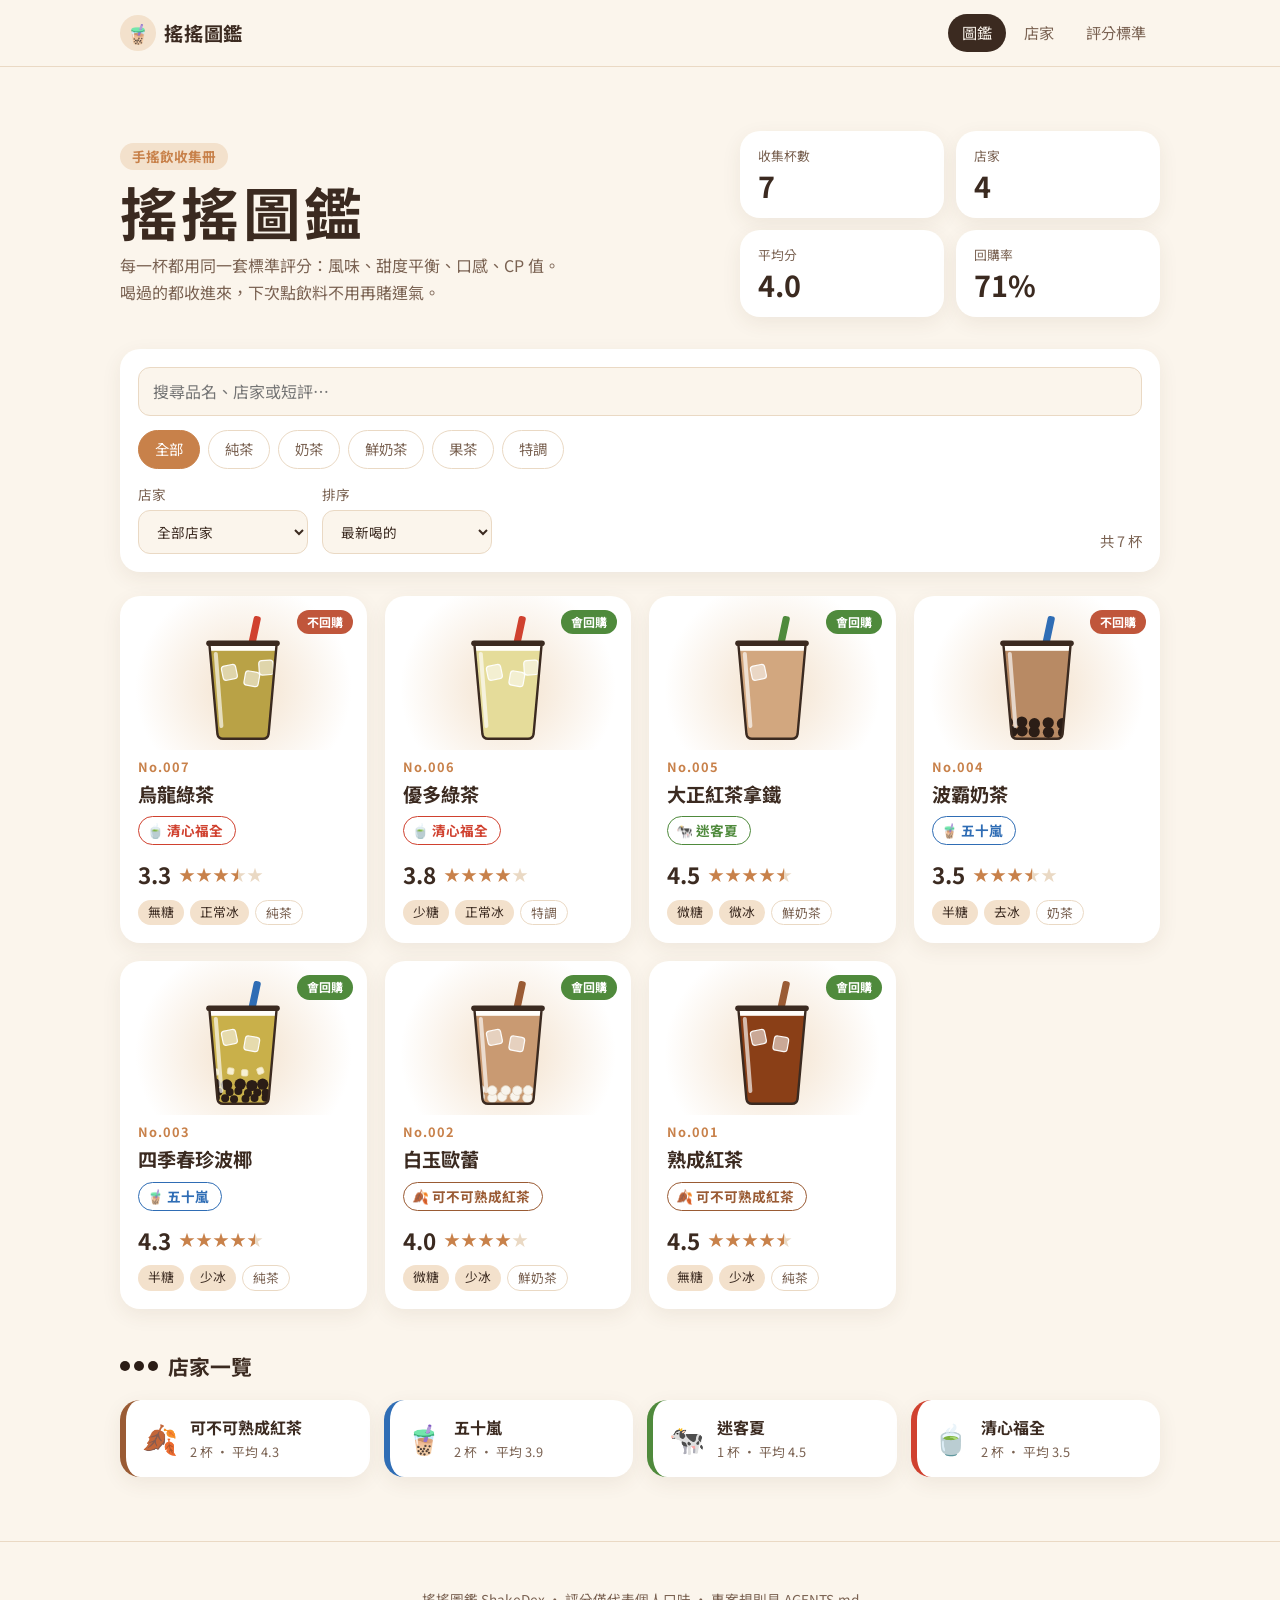
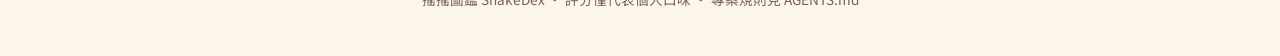
==== index.html @ fec173f5 "feat: 搖搖圖鑑初版" ====
<!DOCTYPE html>
<html lang="zh-Hant-TW">
<head>
  <meta charset="UTF-8">
  <meta name="viewport" content="width=device-width, initial-scale=1">
  <title>搖搖圖鑑 ShakeDex｜手搖飲收集冊</title>
  <meta name="description" content="用同一套標準評分每一杯手搖飲的個人圖鑑">
  <link rel="icon" href="data:image/svg+xml,<svg xmlns='http://www.w3.org/2000/svg' viewBox='0 0 100 100'><text y='.9em' font-size='90'>🧋</text></svg>">
  <link rel="preconnect" href="https://fonts.googleapis.com">
  <link rel="preconnect" href="https://fonts.gstatic.com" crossorigin>
  <link rel="stylesheet" href="https://fonts.googleapis.com/css2?family=Noto+Sans+TC:wght@400;700&display=swap">
  <link rel="stylesheet" href="assets/css/style.css">
</head>
<body data-page="index">
  <header class="site-header">
    <a class="logo" href="index.html"><span class="logo__icon">🧋</span>搖搖圖鑑</a>
    <nav class="site-nav" aria-label="主選單">
      <a href="index.html" class="is-current" aria-current="page">圖鑑</a>
      <a href="index.html#shops">店家</a>
      <a href="about.html">評分標準</a>
    </nav>
  </header>
  <main class="container">
    <p class="loading">搖一搖中…</p>
  </main>
  <footer class="site-footer">
    <p>搖搖圖鑑 ShakeDex · 評分僅代表個人口味 · 專案規則見 AGENTS.md</p>
  </footer>
  <script src="assets/js/core.js"></script>
  <script src="assets/js/pages.js"></script>
</body>
</html>
---- assets/css/style.css ----
:root {
  --bg: #fbf5ec;
  --surface: #ffffff;
  --ink: #3b2a20;
  --ink-soft: #7a6252;
  --accent: #c8814a;
  --accent-soft: #f3e1cc;
  --pearl: #2b1d16;
  --line: #ead9c4;
  --good: #4f8a3c;
  --bad: #c0563b;
  --radius: 20px;
  --shadow: 0 6px 20px rgba(91, 58, 33, 0.08);
  --font: "Noto Sans TC", system-ui, -apple-system, "PingFang TC", "Microsoft JhengHei", sans-serif;
}

* { box-sizing: border-box; }

html { scroll-behavior: smooth; }

body {
  margin: 0;
  background: var(--bg);
  color: var(--ink);
  font-family: var(--font);
  line-height: 1.7;
  -webkit-font-smoothing: antialiased;
}

a { color: inherit; }

.container {
  max-width: 1080px;
  margin: 0 auto;
  padding: 24px 20px 64px;
  min-height: 70vh;
}

.loading { color: var(--ink-soft); text-align: center; padding: 80px 0; }

.site-header {
  position: sticky;
  top: 0;
  z-index: 10;
  display: flex;
  align-items: center;
  justify-content: space-between;
  gap: 16px;
  padding: 14px max(20px, calc((100vw - 1040px) / 2));
  background: rgba(251, 245, 236, 0.88);
  backdrop-filter: blur(10px);
  border-bottom: 1px solid var(--line);
}

.logo {
  display: flex;
  align-items: center;
  gap: 8px;
  font-weight: 700;
  font-size: 1.2rem;
  text-decoration: none;
  letter-spacing: 0.04em;
}

.logo__icon {
  display: grid;
  place-items: center;
  width: 36px;
  height: 36px;
  border-radius: 50%;
  background: var(--accent-soft);
}

.site-nav { display: flex; gap: 4px; }

.site-nav a {
  padding: 6px 14px;
  border-radius: 999px;
  text-decoration: none;
  color: var(--ink-soft);
  font-size: 0.95rem;
}

.site-nav a:hover { background: var(--accent-soft); color: var(--ink); }

.site-nav a.is-current { background: var(--ink); color: var(--bg); }

.site-footer {
  text-align: center;
  color: var(--ink-soft);
  font-size: 0.85rem;
  padding: 32px 20px;
  border-top: 1px solid var(--line);
}

.hero {
  display: grid;
  grid-template-columns: 1.4fr 1fr;
  gap: 32px;
  align-items: center;
  padding: 40px 0 32px;
}

.hero__kicker {
  display: inline-block;
  margin: 0;
  padding: 2px 12px;
  border-radius: 999px;
  background: var(--accent-soft);
  color: var(--accent);
  font-weight: 700;
  font-size: 0.85rem;
}

.hero__title {
  margin: 8px 0;
  font-size: clamp(2.4rem, 6vw, 3.6rem);
  line-height: 1.15;
  letter-spacing: 0.06em;
}

.hero__lead { margin: 0; color: var(--ink-soft); }

.stats {
  display: grid;
  grid-template-columns: repeat(2, 1fr);
  gap: 12px;
  margin: 0;
}

.stats div {
  background: var(--surface);
  border-radius: var(--radius);
  padding: 14px 18px;
  box-shadow: var(--shadow);
}

.stats dt { font-size: 0.8rem; color: var(--ink-soft); }

.stats dd { margin: 0; font-size: 1.8rem; font-weight: 700; line-height: 1.3; }

.stats--compact { grid-template-columns: repeat(3, 1fr); }

.stats--compact dd { font-size: 1.3rem; }

.controls {
  display: grid;
  gap: 14px;
  padding: 18px;
  margin-bottom: 24px;
  background: var(--surface);
  border-radius: var(--radius);
  box-shadow: var(--shadow);
}

.controls__search,
.controls select {
  width: 100%;
  padding: 10px 14px;
  border: 1.5px solid var(--line);
  border-radius: 12px;
  background: var(--bg);
  color: var(--ink);
  font: inherit;
}

.controls__search:focus,
.controls select:focus { outline: none; border-color: var(--accent); }

.controls__row {
  display: flex;
  flex-wrap: wrap;
  align-items: end;
  gap: 14px;
}

.controls__row label {
  display: grid;
  gap: 4px;
  font-size: 0.85rem;
  color: var(--ink-soft);
  min-width: 170px;
}

.controls__count { margin: 0 0 0 auto; color: var(--ink-soft); font-size: 0.9rem; }

.chips { display: flex; flex-wrap: wrap; gap: 8px; }

.chip {
  padding: 6px 16px;
  border: 1.5px solid var(--line);
  border-radius: 999px;
  background: transparent;
  color: var(--ink-soft);
  font: inherit;
  font-size: 0.9rem;
  cursor: pointer;
}

.chip:hover { border-color: var(--accent); color: var(--ink); }

.chip.is-active { background: var(--accent); border-color: var(--accent); color: #fff; }

.grid {
  display: grid;
  grid-template-columns: repeat(auto-fill, minmax(230px, 1fr));
  gap: 18px;
}

.drink-card {
  position: relative;
  display: flex;
  flex-direction: column;
  background: var(--surface);
  border-radius: var(--radius);
  box-shadow: var(--shadow);
  overflow: hidden;
  transition: transform 0.2s ease, box-shadow 0.2s ease;
}

.drink-card:hover { transform: translateY(-4px); box-shadow: 0 12px 28px rgba(91, 58, 33, 0.14); }

.drink-card__link { position: absolute; inset: 0; z-index: 1; }

.drink-card__art {
  display: grid;
  place-items: center;
  padding: 18px 0 8px;
  background: radial-gradient(circle at 50% 60%, var(--accent-soft), transparent 70%);
}

.drink-card__art .cup { width: 96px; height: 128px; }

.drink-card__body { padding: 6px 18px 18px; }

.drink-card__no { margin: 0; font-size: 0.8rem; font-weight: 700; color: var(--accent); letter-spacing: 0.08em; }

.drink-card__title { margin: 0 0 6px; font-size: 1.2rem; }

.drink-card__score { display: flex; align-items: center; gap: 8px; margin: 10px 0 6px; }

.drink-card__score strong { font-size: 1.4rem; }

.drink-card__tags { display: flex; flex-wrap: wrap; gap: 6px; margin: 0; }

.drink-card .shop-badge { position: relative; z-index: 2; }

.tag {
  display: inline-block;
  padding: 1px 10px;
  border-radius: 999px;
  background: var(--accent-soft);
  color: var(--ink);
  font-size: 0.8rem;
}

.tag--cat { background: transparent; border: 1px solid var(--line); color: var(--ink-soft); }

.shop-badge {
  --shop: var(--accent);
  display: inline-flex;
  align-items: center;
  gap: 4px;
  padding: 2px 12px 2px 8px;
  border-radius: 999px;
  border: 1.5px solid var(--shop);
  color: var(--shop);
  font-size: 0.85rem;
  font-weight: 700;
  text-decoration: none;
  background: var(--surface);
}

.shop-badge:hover { background: var(--shop); color: #fff; }

.stars { display: inline-flex; font-size: 1rem; letter-spacing: 1px; }

.star--full { color: var(--accent); }

.star--empty { color: var(--line); }

.star--half {
  background: linear-gradient(90deg, var(--accent) 50%, var(--line) 50%);
  -webkit-background-clip: text;
  background-clip: text;
  color: transparent;
}

.rebuy {
  position: absolute;
  top: 14px;
  right: 14px;
  padding: 2px 10px;
  border-radius: 999px;
  font-size: 0.75rem;
  font-weight: 700;
  color: #fff;
}

.rebuy--yes { background: var(--good); }

.rebuy--no { background: var(--bad); }

.rebuy--inline { position: static; margin-left: 4px; }

.cup-glass { fill: #fffdf9; }

.cup-outline { fill: none; stroke: var(--ink); stroke-width: 3; stroke-linejoin: round; }

.cup-lid { fill: var(--ink); }

.cup-shine { stroke: rgba(255, 255, 255, 0.65); stroke-width: 5; stroke-linecap: round; }

.cup-ice { fill: rgba(255, 255, 255, 0.55); stroke: rgba(255, 255, 255, 0.95); stroke-width: 1.5; }

.cup-steam path { fill: none; stroke: var(--ink-soft); stroke-width: 2.5; stroke-linecap: round; opacity: 0.5; }

.t-pearl { fill: var(--pearl); }

.t-baiyu { fill: #f8f4ec; stroke: #e2d6c4; stroke-width: 1; }

.t-coconut { fill: rgba(255, 252, 235, 0.85); stroke: #efe3b8; stroke-width: 1; }

.t-grass { fill: #1f1a17; }

.t-pudding { fill: #f2c14e; }

.t-aloe { fill: rgba(222, 240, 214, 0.9); stroke: #b9d6aa; stroke-width: 1; }

.t-fengguo { fill: rgba(232, 192, 112, 0.9); }

.t-agar { fill: rgba(250, 250, 250, 0.85); stroke: #ddd; stroke-width: 1; }

.t-foam { fill: #fff6e3; }

.t-default { fill: var(--ink-soft); }

.section-title {
  display: flex;
  align-items: center;
  gap: 10px;
  margin: 40px 0 16px;
  font-size: 1.3rem;
}

.section-title::before {
  content: "";
  width: 10px;
  height: 10px;
  border-radius: 50%;
  background: var(--pearl);
  box-shadow: 14px 0 0 var(--pearl), 28px 0 0 var(--pearl);
  margin-right: 28px;
}

.shop-list {
  display: grid;
  grid-template-columns: repeat(auto-fill, minmax(200px, 1fr));
  gap: 14px;
}

.shop-tile {
  --shop: var(--accent);
  display: grid;
  grid-template-columns: auto 1fr;
  grid-template-rows: auto auto;
  column-gap: 12px;
  align-items: center;
  padding: 14px 16px;
  background: var(--surface);
  border-radius: var(--radius);
  border-left: 6px solid var(--shop);
  box-shadow: var(--shadow);
  text-decoration: none;
  transition: transform 0.2s ease;
}

.shop-tile:hover { transform: translateY(-3px); }

.shop-tile__emoji { grid-row: span 2; font-size: 1.8rem; }

.shop-tile__name { font-weight: 700; }

.shop-tile__meta { font-size: 0.8rem; color: var(--ink-soft); }

.shop-hero {
  --shop: var(--accent);
  display: grid;
  grid-template-columns: auto 1fr auto;
  gap: 24px;
  align-items: center;
  margin-top: 24px;
  padding: 28px;
  background: var(--surface);
  border-radius: var(--radius);
  border-top: 10px solid var(--shop);
  box-shadow: var(--shadow);
}

.shop-hero__emoji {
  display: grid;
  place-items: center;
  width: 84px;
  height: 84px;
  border-radius: 50%;
  background: var(--accent-soft);
  font-size: 2.6rem;
}

.shop-hero__name { margin: 0; font-size: 2rem; color: var(--shop); }

.shop-hero__intro { margin: 4px 0 0; color: var(--ink-soft); }

.shop-hero .stats div { box-shadow: none; background: var(--bg); }

.drink-detail {
  display: grid;
  grid-template-columns: 280px 1fr;
  gap: 32px;
  margin-top: 24px;
  padding: 32px;
  background: var(--surface);
  border-radius: var(--radius);
  box-shadow: var(--shadow);
}

.drink-detail__art {
  display: grid;
  place-items: center;
  border-radius: var(--radius);
  background: radial-gradient(circle at 50% 60%, var(--accent-soft), var(--bg) 75%);
  padding: 24px;
}

.drink-detail__art .cup { width: 180px; height: 240px; }

.drink-detail__title { margin: 0 0 8px; font-size: 2.2rem; line-height: 1.3; }

.drink-detail__score { display: flex; align-items: center; gap: 10px; margin: 14px 0; }

.drink-detail__score strong { font-size: 2.2rem; }

.drink-detail__score .stars { font-size: 1.3rem; }

.drink-detail__comment {
  position: relative;
  margin: 0 0 18px;
  padding: 14px 18px 14px 44px;
  border-radius: 14px;
  background: var(--accent-soft);
  font-size: 1.1rem;
}

.drink-detail__comment::before {
  content: "“";
  position: absolute;
  left: 12px;
  top: -6px;
  font-size: 3rem;
  color: var(--accent);
}

.spec {
  display: grid;
  grid-template-columns: repeat(3, 1fr);
  gap: 10px;
  margin: 0;
}

.spec div { padding: 8px 12px; border: 1px solid var(--line); border-radius: 12px; }

.spec dt { font-size: 0.75rem; color: var(--ink-soft); }

.spec dd { margin: 0; font-weight: 700; }

.drink-detail__radar {
  grid-column: 1 / -1;
  display: grid;
  grid-template-columns: 1fr 1fr;
  gap: 8px 32px;
  align-items: center;
}

.drink-detail__radar .section-title { grid-column: 1 / -1; margin-top: 8px; }

.radar { width: 100%; max-width: 340px; justify-self: center; }

.radar-grid { fill: none; stroke: var(--line); stroke-width: 1; }

.radar-axis { stroke: var(--line); stroke-width: 1; }

.radar-shape { fill: rgba(200, 129, 74, 0.3); stroke: var(--accent); stroke-width: 2.5; stroke-linejoin: round; }

.radar-dot { fill: var(--accent); }

.radar-label { font-size: 11px; fill: var(--ink); font-weight: 700; font-family: var(--font); }

.dim-list { list-style: none; margin: 0; padding: 0; display: grid; gap: 14px; }

.dim-list li { display: grid; grid-template-columns: 72px 1fr 24px; align-items: center; gap: 10px; }

.dim-list__bar { height: 12px; border-radius: 999px; background: var(--accent-soft); overflow: hidden; }

.dim-list__fill { display: block; height: 100%; border-radius: 999px; background: var(--accent); }

.dim-list__fill--1 { width: 20%; }
.dim-list__fill--2 { width: 40%; }
.dim-list__fill--3 { width: 60%; }
.dim-list__fill--4 { width: 80%; }
.dim-list__fill--5 { width: 100%; }

.pager { display: flex; justify-content: space-between; gap: 12px; margin-top: 20px; }

.pager__link {
  padding: 10px 18px;
  border-radius: 999px;
  background: var(--surface);
  box-shadow: var(--shadow);
  text-decoration: none;
  font-size: 0.9rem;
}

.pager__link:hover { background: var(--ink); color: var(--bg); }

.prose { max-width: 820px; margin: 0 auto; }

.page-title { font-size: 2.2rem; margin: 24px 0 8px; }

.dim-cards { display: grid; grid-template-columns: repeat(2, 1fr); gap: 14px; }

.dim-card { padding: 18px; background: var(--surface); border-radius: var(--radius); box-shadow: var(--shadow); }

.dim-card h3 { margin: 0 0 4px; color: var(--accent); }

.dim-card p { margin: 0; color: var(--ink-soft); }

.scale {
  width: 100%;
  border-collapse: collapse;
  background: var(--surface);
  border-radius: var(--radius);
  overflow: hidden;
  box-shadow: var(--shadow);
}

.scale th, .scale td { padding: 12px 16px; text-align: left; border-bottom: 1px solid var(--line); }

.scale th { background: var(--accent-soft); font-size: 0.85rem; }

.scale tr:last-child td { border-bottom: none; }

.option-groups { display: grid; gap: 12px; margin: 0; }

.option-groups div { display: grid; grid-template-columns: 60px 1fr; gap: 12px; align-items: start; }

.option-groups dt { font-weight: 700; padding-top: 2px; }

.option-groups dd { margin: 0; display: flex; flex-wrap: wrap; gap: 6px; }

.art-explain {
  display: grid;
  grid-template-columns: 160px 1fr;
  gap: 24px;
  align-items: center;
  padding: 20px;
  background: var(--surface);
  border-radius: var(--radius);
  box-shadow: var(--shadow);
}

.art-explain__cup .cup { width: 120px; height: 160px; }

.art-explain ul { margin: 0; padding-left: 20px; }

code { background: var(--accent-soft); padding: 1px 6px; border-radius: 6px; font-size: 0.9em; }

.empty { grid-column: 1 / -1; text-align: center; padding: 60px 20px; color: var(--ink-soft); }

.empty__emoji { font-size: 3rem; margin: 0; }

.btn {
  display: inline-block;
  margin-top: 8px;
  padding: 8px 20px;
  border-radius: 999px;
  background: var(--ink);
  color: var(--bg);
  text-decoration: none;
}

@media (max-width: 760px) {
  .hero { grid-template-columns: 1fr; padding-top: 24px; }
  .shop-hero { grid-template-columns: 1fr; text-align: center; justify-items: center; }
  .drink-detail { grid-template-columns: 1fr; padding: 20px; }
  .drink-detail__radar { grid-template-columns: 1fr; }
  .spec { grid-template-columns: repeat(2, 1fr); }
  .dim-cards { grid-template-columns: 1fr; }
  .art-explain { grid-template-columns: 1fr; justify-items: center; }
  .site-nav a { padding: 6px 10px; }
  .logo { font-size: 1.05rem; }
}
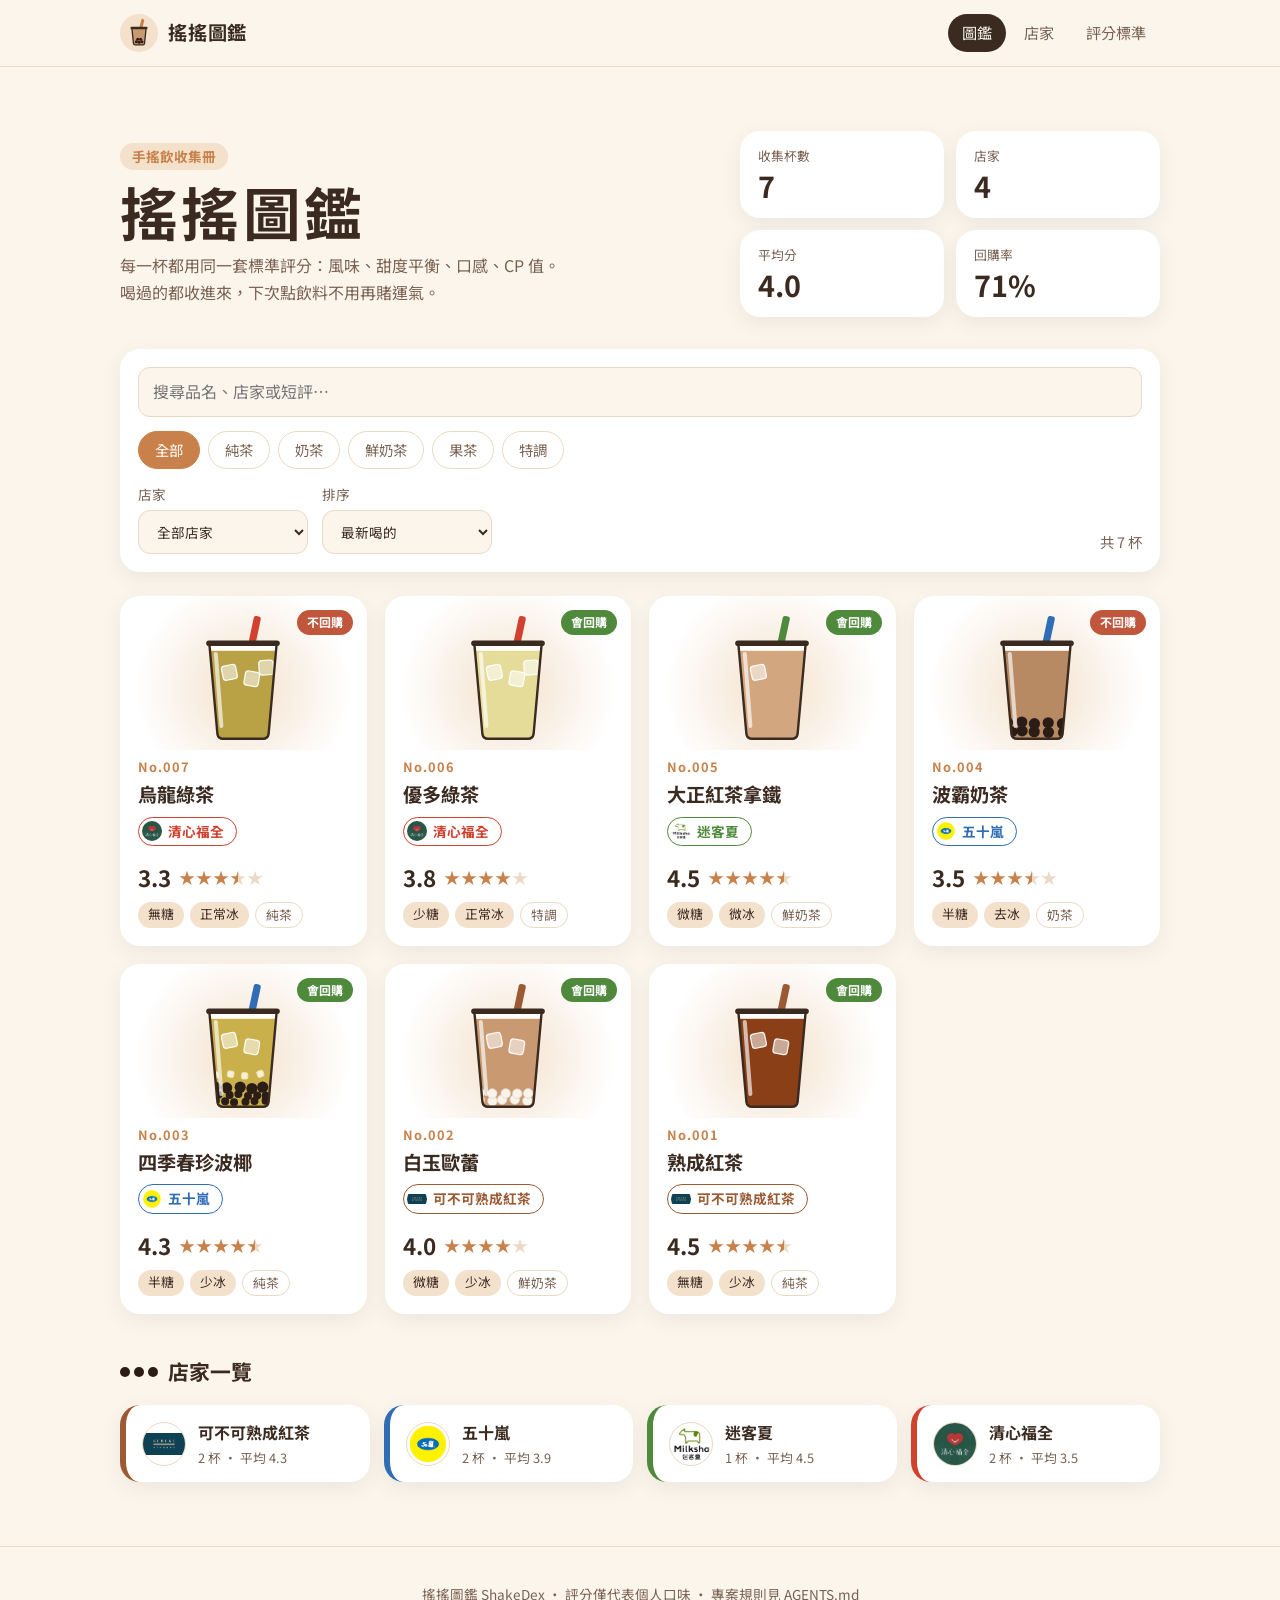
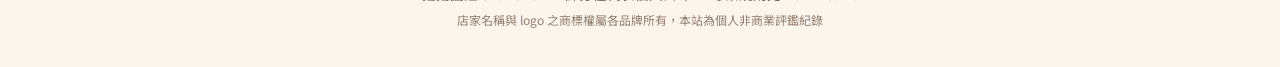
==== commit 21d20478: "fix: 修正短評引號重疊與 logo 置中，新增店家 logo" ====
--- a/index.html
+++ b/index.html
@@ -13,7 +13,20 @@
 </head>
 <body data-page="index">
   <header class="site-header">
-    <a class="logo" href="index.html"><span class="logo__icon">🧋</span>搖搖圖鑑</a>
+    <a class="logo" href="index.html">
+      <svg class="logo__icon" viewBox="0 0 40 40" aria-hidden="true">
+          <circle class="logo__bg" cx="20" cy="20" r="20"/>
+          <rect class="logo__straw" x="21" y="5" width="3.2" height="14" rx="1.6" transform="rotate(14 22.6 12)"/>
+          <path class="logo__tea" d="M12.5 15 H27.5 L25.8 31 Q25.6 32.5 24.2 32.5 H15.8 Q14.4 32.5 14.2 31 Z"/>
+          <circle class="logo__pearl" cx="17.2" cy="29.2" r="1.6"/>
+          <circle class="logo__pearl" cx="20.2" cy="29.8" r="1.6"/>
+          <circle class="logo__pearl" cx="23.1" cy="29.2" r="1.6"/>
+          <circle class="logo__pearl" cx="18.7" cy="26.6" r="1.6"/>
+          <circle class="logo__pearl" cx="21.7" cy="26.6" r="1.6"/>
+          <rect class="logo__lid" x="11" y="13.4" width="18" height="2.6" rx="1.3"/>
+        </svg>
+      <span class="logo__text">搖搖圖鑑</span>
+    </a>
     <nav class="site-nav" aria-label="主選單">
       <a href="index.html" class="is-current" aria-current="page">圖鑑</a>
       <a href="index.html#shops">店家</a>
@@ -25,6 +38,7 @@
   </main>
   <footer class="site-footer">
     <p>搖搖圖鑑 ShakeDex · 評分僅代表個人口味 · 專案規則見 AGENTS.md</p>
+    <p class="site-footer__note">店家名稱與 logo 之商標權屬各品牌所有，本站為個人非商業評鑑紀錄</p>
   </footer>
   <script src="assets/js/core.js"></script>
   <script src="assets/js/pages.js"></script>
--- a/assets/css/style.css
+++ b/assets/css/style.css
@@ -55,21 +55,25 @@
 .logo {
   display: flex;
   align-items: center;
-  gap: 8px;
+  gap: 10px;
   font-weight: 700;
   font-size: 1.2rem;
+  line-height: 1;
   text-decoration: none;
   letter-spacing: 0.04em;
 }
 
-.logo__icon {
-  display: grid;
-  place-items: center;
-  width: 36px;
-  height: 36px;
-  border-radius: 50%;
-  background: var(--accent-soft);
-}
+.logo__icon { width: 38px; height: 38px; flex-shrink: 0; display: block; }
+
+.logo__bg { fill: var(--accent-soft); }
+
+.logo__straw { fill: var(--accent); }
+
+.logo__tea { fill: #c99a72; stroke: var(--ink); stroke-width: 1.4; stroke-linejoin: round; }
+
+.logo__pearl { fill: var(--pearl); }
+
+.logo__lid { fill: var(--ink); }
 
 .site-nav { display: flex; gap: 4px; }
 
@@ -84,6 +88,10 @@
 .site-nav a:hover { background: var(--accent-soft); color: var(--ink); }
 
 .site-nav a.is-current { background: var(--ink); color: var(--bg); }
+
+.site-footer p { margin: 4px 0; }
+
+.site-footer__note { font-size: 0.75rem; opacity: 0.8; }
 
 .site-footer {
   text-align: center;
@@ -260,8 +268,8 @@
   --shop: var(--accent);
   display: inline-flex;
   align-items: center;
-  gap: 4px;
-  padding: 2px 12px 2px 8px;
+  gap: 6px;
+  padding: 2px 12px 2px 3px;
   border-radius: 999px;
   border: 1.5px solid var(--shop);
   color: var(--shop);
@@ -272,6 +280,29 @@
 }
 
 .shop-badge:hover { background: var(--shop); color: #fff; }
+
+.shop-icon {
+  display: inline-grid;
+  place-items: center;
+  flex-shrink: 0;
+  border-radius: 50%;
+  overflow: hidden;
+  background: var(--surface);
+  border: 1px solid var(--line);
+  line-height: 1;
+}
+
+.shop-icon img { width: 100%; height: 100%; object-fit: contain; display: block; }
+
+.shop-icon--sm { width: 20px; height: 20px; font-size: 0.75rem; border: none; background: transparent; }
+
+.shop-icon--md { width: 44px; height: 44px; font-size: 1.5rem; }
+
+.shop-icon--lg { width: 88px; height: 88px; font-size: 2.6rem; border-width: 2px; border-color: var(--shop); }
+
+.shop-icon.is-emoji { background: var(--accent-soft); }
+
+.shop-icon--sm.is-emoji { background: transparent; }
 
 .stars { display: inline-flex; font-size: 1rem; letter-spacing: 1px; }
 
@@ -377,7 +408,7 @@
 
 .shop-tile:hover { transform: translateY(-3px); }
 
-.shop-tile__emoji { grid-row: span 2; font-size: 1.8rem; }
+.shop-tile .shop-icon { grid-row: span 2; }
 
 .shop-tile__name { font-weight: 700; }
 
@@ -395,16 +426,6 @@
   border-radius: var(--radius);
   border-top: 10px solid var(--shop);
   box-shadow: var(--shadow);
-}
-
-.shop-hero__emoji {
-  display: grid;
-  place-items: center;
-  width: 84px;
-  height: 84px;
-  border-radius: 50%;
-  background: var(--accent-soft);
-  font-size: 2.6rem;
 }
 
 .shop-hero__name { margin: 0; font-size: 2rem; color: var(--shop); }
@@ -443,20 +464,24 @@
 .drink-detail__score .stars { font-size: 1.3rem; }
 
 .drink-detail__comment {
-  position: relative;
+  display: flex;
+  align-items: flex-start;
+  gap: 12px;
   margin: 0 0 18px;
-  padding: 14px 18px 14px 44px;
+  padding: 14px 18px;
   border-radius: 14px;
   background: var(--accent-soft);
   font-size: 1.1rem;
+  line-height: 1.6;
 }
 
 .drink-detail__comment::before {
   content: "“";
-  position: absolute;
-  left: 12px;
-  top: -6px;
-  font-size: 3rem;
+  flex-shrink: 0;
+  height: 1.6rem;
+  font-family: Georgia, "Times New Roman", serif;
+  font-size: 2.8rem;
+  line-height: 1;
   color: var(--accent);
 }
 
